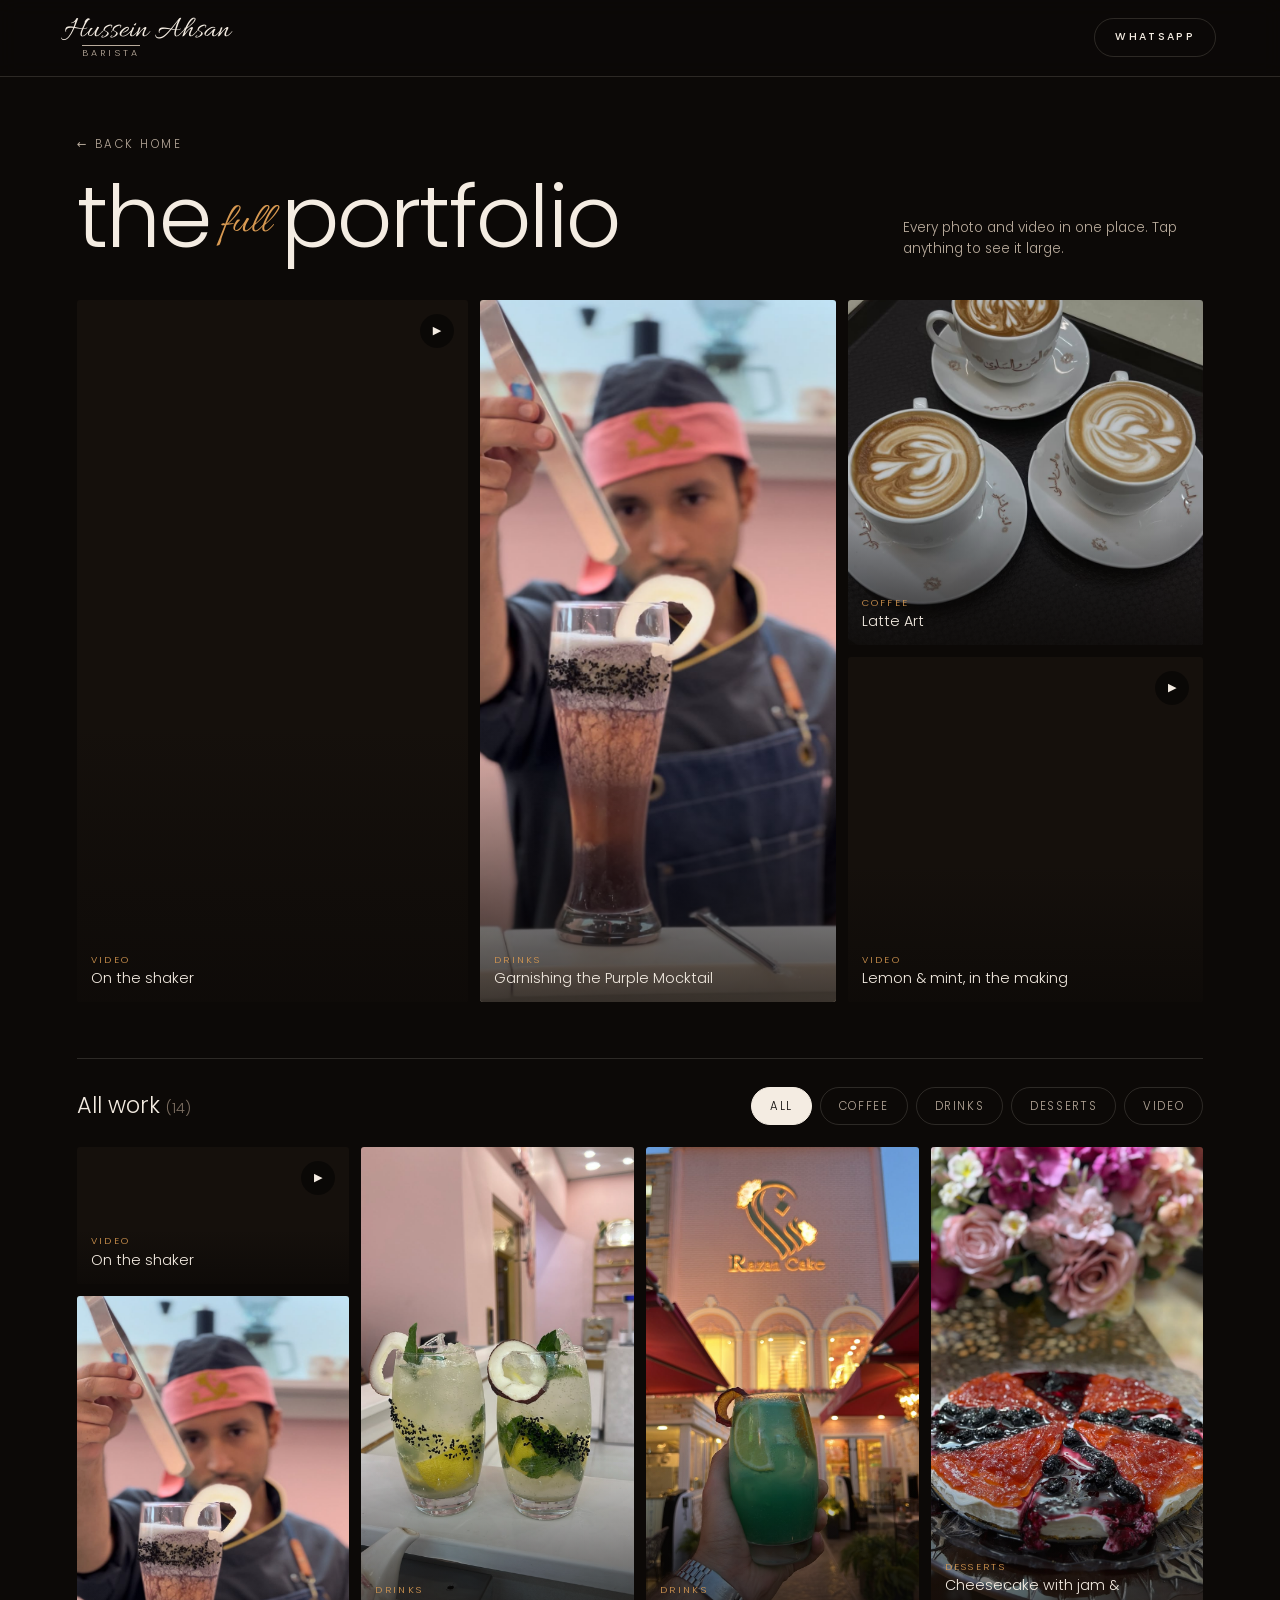
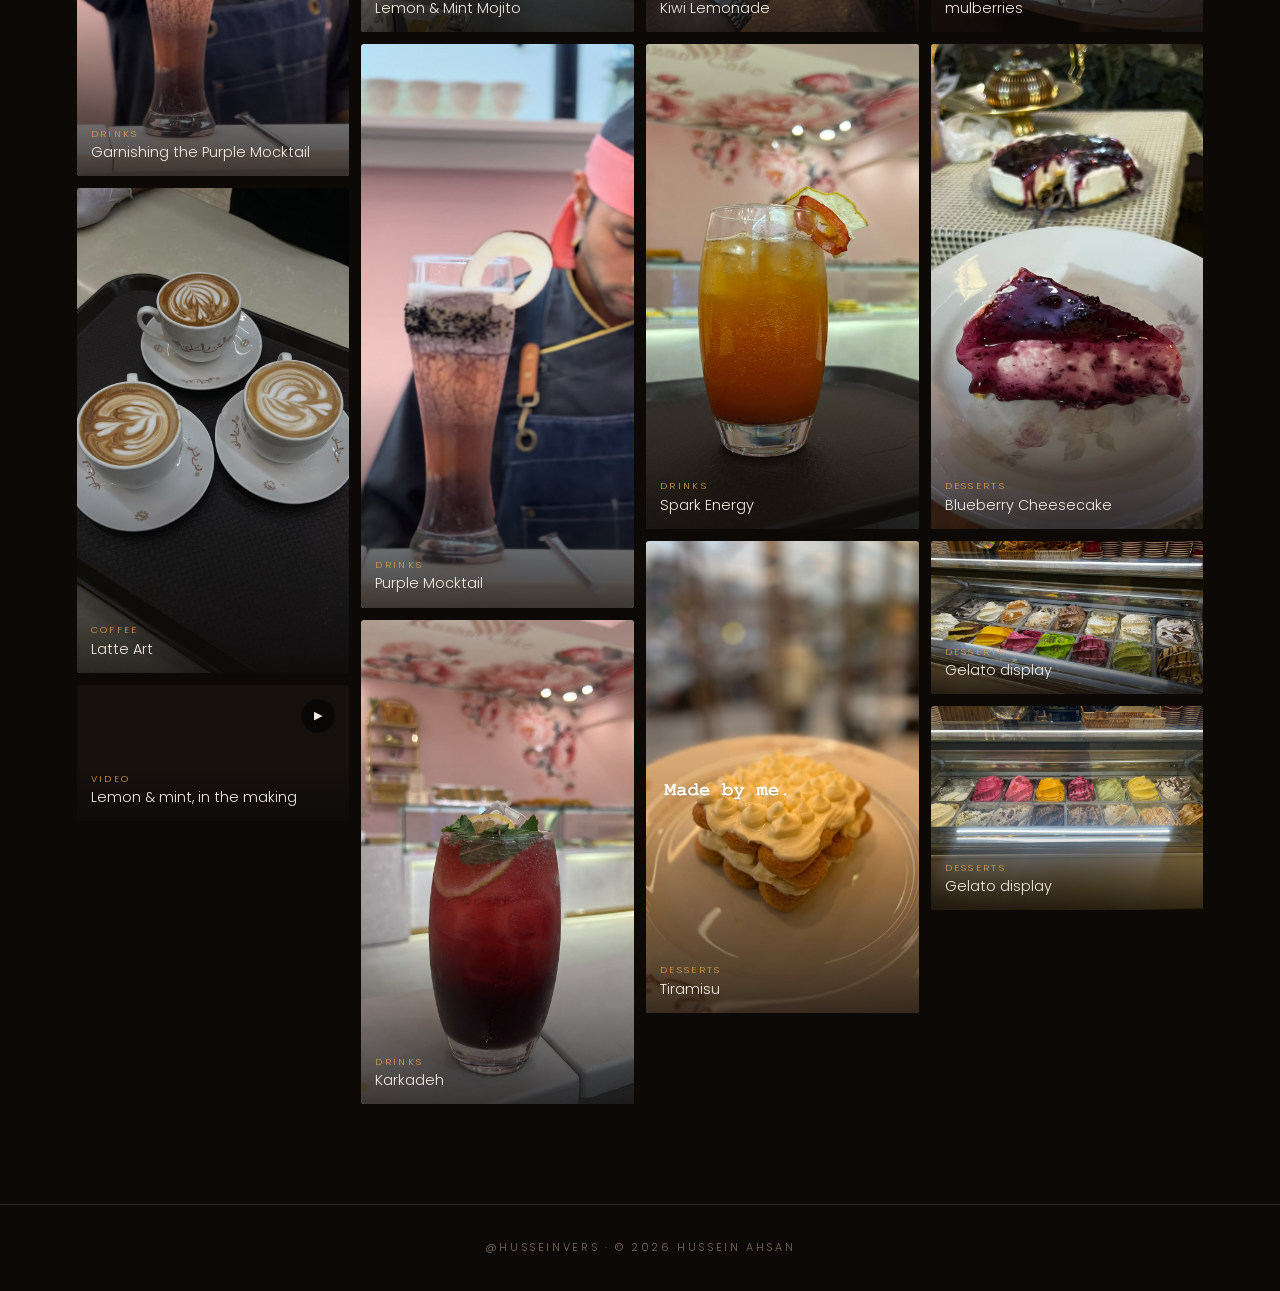
==== portfolio.html @ f82e665f "Hussein Ahsan barista portfolio Co-Authored-By: Claude Opus 5.5 <noreply@anthropic.com>" ====
<!doctype html>
<html lang="en">
<head>
<meta charset="utf-8">
<meta name="viewport" content="width=device-width, initial-scale=1">
<title>Portfolio | Hussein Ahsan</title>
<meta name="description" content="All of Hussein Ahsan's work: coffee, mojitos, mocktails, desserts and video.">
<link rel="preconnect" href="https://fonts.googleapis.com">
<link rel="preconnect" href="https://fonts.gstatic.com" crossorigin>
<link href="https://fonts.googleapis.com/css2?family=Allura&family=Poppins:wght@200;300;400;500&display=swap" rel="stylesheet">
<link rel="stylesheet" href="style.css">
</head>
<body>

<nav id="nav" class="solid">
  <a href="index.html" class="logo"><span class="script">Hussein Ahsan</span><small>barista</small></a>
  <a class="cta nav-cta ghost" href="https://wa.me/9647712819224" target="_blank" rel="noopener">WhatsApp</a>
</nav>

<header class="pf-head">
  <div class="wrap">
    <div>
      <a class="back" href="index.html">← Back home</a>
      <h1 class="title" style="font-size:clamp(2.6rem,7vw,5.4rem);margin-top:18px">the<span class="script">full</span>portfolio</h1>
    </div>
    <p style="color:var(--muted);font-size:.85rem;max-width:300px">Every photo and video in one place. Tap anything to see it large.</p>
  </div>
</header>

<main class="pf">
  <div class="featured" id="featured"></div>

  <div class="bar">
    <h2>All work <span id="count" style="color:var(--dim);font-size:.9rem"></span></h2>
    <div class="chips" id="chips"></div>
  </div>
  <div class="masonry" id="all"></div>
</main>

<footer><a href="https://www.instagram.com/husseinvers/" target="_blank" rel="noopener">@husseinvers</a> · © 2026 Hussein Ahsan</footer>

<div class="lb2" id="lb">
  <div class="stage" id="stage"></div>
  <p class="cap" id="cap"></p>
  <button class="x" aria-label="Close">✕</button>
  <button class="pv" aria-label="Previous">←</button>
  <button class="nx" aria-label="Next">→</button>
</div>

<script>
  // featured: true puts it in the top block (first 4 used)
  const WORK = [
    {src:"reel-2.mp4", t:"On the shaker", c:"Video", video:true, featured:true},
    {src:"hussein-garnish.jpg", t:"Garnishing the Purple Mocktail", c:"Drinks", featured:true},
    {src:"latte-art.jpg", t:"Latte Art", c:"Coffee", featured:true},
    {src:"reel.mp4", t:"Lemon & mint, in the making", c:"Video", video:true, featured:true},
    {src:"coconut-mojito.jpg", t:"Lemon & Mint Mojito", c:"Drinks"},
    {src:"layered-coconut.jpg", t:"Purple Mocktail", c:"Drinks"},
    {src:"hibiscus-lemonade.jpg", t:"Karkadeh", c:"Drinks"},
    {src:"blue-lagoon.jpg", t:"Kiwi Lemonade", c:"Drinks"},
    {src:"apple-iced-tea.jpg", t:"Spark Energy", c:"Drinks"},
    {src:"tiramisu.jpg", t:"Tiramisu", c:"Desserts"},
    {src:"cheesecake-mulberry.jpg", t:"Cheesecake with jam & mulberries", c:"Desserts"},
    {src:"cheesecake-blueberry.jpg", t:"Blueberry Cheesecake", c:"Desserts"},
    {src:"gelato-1.jpg", t:"Gelato display", c:"Desserts"},
    {src:"gelato-2.jpg", t:"Gelato display", c:"Desserts"}
  ];
  const media=(w,big)=>w.video
    ? `<video src="assets/${w.src}" muted loop playsinline autoplay preload="metadata"></video><span class="play">▶</span>`
    : `<img src="assets/${w.src}" alt="${w.t}" loading="${big?'eager':'lazy'}">`;
  const tile=(w,i,big)=>`<button class="tile" data-i="${i}" data-c="${w.c}">${media(w,big)}<span class="lbl"><small>${w.c}</small>${w.t}</span></button>`;

  document.getElementById('featured').innerHTML=WORK.map((w,i)=>w.featured?tile(w,i,true):'').join('');
  const all=document.getElementById('all');
  all.innerHTML=WORK.map((w,i)=>tile(w,i)).join('');

  const cats=["All","Coffee","Drinks","Desserts","Video"], chips=document.getElementById('chips'), count=document.getElementById('count');
  chips.innerHTML=cats.map(c=>`<button class="chip${c==="All"?" on":""}" data-c="${c}">${c}</button>`).join('');
  const filter=c=>{let n=0;all.querySelectorAll('.tile').forEach(t=>{const show=c==="All"||t.dataset.c===c;t.classList.toggle('hide',!show);n+=show});
    count.textContent=`(${n})`;chips.querySelectorAll('.chip').forEach(b=>b.classList.toggle('on',b.dataset.c===c))};
  chips.addEventListener('click',e=>{const b=e.target.closest('.chip');if(b)filter(b.dataset.c)});
  filter("All");

  // lightbox steps through whatever is currently visible in "All work"
  const lb=document.getElementById('lb'), stage=document.getElementById('stage'), cap=document.getElementById('cap');
  let list=[], pos=0;
  const show=()=>{const w=WORK[list[pos]];
    stage.innerHTML=w.video?`<video src="assets/${w.src}" controls autoplay playsinline></video>`:`<img src="assets/${w.src}" alt="${w.t}">`;
    cap.textContent=w.t};
  const open=i=>{list=[...all.querySelectorAll('.tile:not(.hide)')].map(t=>+t.dataset.i);
    if(!list.includes(i))list=WORK.map((_,k)=>k);pos=list.indexOf(i);show();lb.classList.add('open')};
  const close=()=>{lb.classList.remove('open');stage.innerHTML=''};
  const step=d=>{pos=(pos+d+list.length)%list.length;show()};
  document.addEventListener('click',e=>{const t=e.target.closest('.tile');if(t)open(+t.dataset.i)});
  lb.querySelector('.x').onclick=close; lb.querySelector('.pv').onclick=()=>step(-1); lb.querySelector('.nx').onclick=()=>step(1);
  lb.addEventListener('click',e=>{if(e.target===lb||e.target===stage)close()});
  addEventListener('keydown',e=>{if(!lb.classList.contains('open'))return;if(e.key==='Escape')close();if(e.key==='ArrowRight')step(1);if(e.key==='ArrowLeft')step(-1)});
</script>
</body>
</html>
---- style.css ----
:root{
    --bg:#0c0907; --bg-2:#15100c; --wood:#3a2416;
    --cream:#f4ece2; --muted:#b9ab9c; --dim:#7d6f62;
    --amber:#d99a52; --line:rgba(244,236,226,.14);
    --sans:"Poppins",system-ui,sans-serif; --script:"Allura",cursive;
  }
  *{box-sizing:border-box;margin:0;padding:0}
  html{scroll-behavior:smooth}
  body{background:var(--bg);color:var(--cream);font-family:var(--sans);font-weight:300;line-height:1.6;-webkit-font-smoothing:antialiased;overflow-x:hidden}
  img,video{display:block;max-width:100%}
  a{color:inherit;text-decoration:none}

  /* corner dots */
  .dots{position:absolute;inset:clamp(18px,3vw,36px);pointer-events:none;z-index:3}
  .dots i{position:absolute;width:9px;height:9px;border-radius:50%;background:var(--cream)}
  .dots i:nth-child(1){top:0;left:0}.dots i:nth-child(2){top:0;left:50%;translate:-50% 0}.dots i:nth-child(3){top:0;right:0}
  .dots i:nth-child(4){bottom:0;left:0}.dots i:nth-child(5){bottom:0;left:50%;translate:-50% 0}.dots i:nth-child(6){bottom:0;right:0}

  .script{font-family:var(--script);font-weight:400;color:var(--cream);letter-spacing:0}
  .eyebrow{font-size:.72rem;letter-spacing:.32em;text-transform:uppercase;color:var(--amber);font-weight:400}
  .title{font-weight:300;letter-spacing:-.02em;line-height:1;font-size:clamp(2.6rem,8vw,6.2rem)}
  .title .script{font-size:.5em;margin:0 .22em;vertical-align:.35em;color:var(--amber)}
  .pair{display:grid;grid-template-columns:1fr 1fr;gap:clamp(24px,6vw,90px);font-size:.82rem;color:var(--muted);text-align:justify;max-width:640px}

  /* ---------- nav ---------- */
  nav{position:fixed;top:0;left:0;right:0;z-index:20;display:flex;justify-content:space-between;align-items:center;padding:18px clamp(16px,5vw,64px);transition:background .4s}
  nav.solid{background:rgba(12,9,7,.86);backdrop-filter:blur(10px);border-bottom:1px solid var(--line)}
  .logo{display:flex;flex-direction:column;line-height:.9}
  .logo .script{font-size:1.9rem}
  .logo small{font-size:.58rem;letter-spacing:.34em;text-transform:uppercase;color:var(--muted);margin-left:18px;border-top:1px solid var(--muted);padding-top:3px;width:max-content}
  nav ul{display:flex;gap:28px;list-style:none;font-size:.74rem;letter-spacing:.2em;text-transform:uppercase;color:var(--muted)}
  nav ul a:hover{color:var(--cream)}

  /* ---------- hero ---------- */
  .hero{position:relative;min-height:100svh;display:grid;align-items:center;overflow:hidden;isolation:isolate}
  .hero-img{position:absolute;inset:0;z-index:-2;background:url(assets/hussein-garnish.jpg) center 30%/cover;filter:saturate(.85) brightness(.55) sepia(.25);transform:scale(1.06);animation:drift 18s ease-in-out infinite alternate}
  .hero::after{content:"";position:absolute;inset:0;z-index:-1;background:radial-gradient(120% 80% at 50% 45%,transparent 30%,rgba(12,9,7,.85) 80%),linear-gradient(to bottom,rgba(12,9,7,.55),transparent 30%,transparent 60%,var(--bg))}
  @keyframes drift{to{transform:scale(1.12) translateY(-1.5%)}}
  .hero-inner{text-align:center;padding:120px 20px 90px;display:grid;justify-items:center;gap:28px}
  .hero .title{font-size:clamp(3rem,11vw,8.4rem)}
  .hero .pair{margin-top:clamp(40px,14vh,140px);color:var(--cream);opacity:.85;text-align:justify}
  .scroll{position:absolute;bottom:clamp(54px,8vh,80px);left:50%;translate:-50% 0;font-size:.62rem;letter-spacing:.4em;text-transform:uppercase;color:var(--muted)}

  /* ---------- sections ---------- */
  section{position:relative;padding:clamp(80px,12vw,150px) clamp(16px,6vw,80px)}
  .wrap{max-width:1200px;margin:0 auto}
  .head{display:grid;gap:18px;margin-bottom:clamp(40px,6vw,72px)}
  .head.center{text-align:center;justify-items:center}

  /* about */
  .about{background:linear-gradient(var(--bg),var(--bg-2))}
  .about .wrap{display:grid;grid-template-columns:1.05fr 1fr;gap:clamp(32px,7vw,100px);align-items:center}
  .about figure{position:relative;aspect-ratio:4/5;overflow:hidden;border-radius:2px}
  .about figure img{width:100%;height:100%;object-fit:cover;filter:sepia(.15) saturate(.9)}
  .about figure figcaption{position:absolute;bottom:18px;left:20px;font-family:var(--script);font-size:2rem}
  .about p.lead{font-size:clamp(1.15rem,2vw,1.45rem);line-height:1.55;color:var(--cream);margin:22px 0 28px}
  .stats{display:flex;gap:clamp(24px,5vw,56px);border-top:1px solid var(--line);padding-top:26px;margin-top:34px}
  .stats b{display:block;font-weight:200;font-size:2.4rem;line-height:1}
  .stats span{font-size:.7rem;letter-spacing:.22em;text-transform:uppercase;color:var(--dim)}

  /* coffee feature */
  .coffee{min-height:90vh;display:grid;align-items:end;isolation:isolate;overflow:hidden}
  .coffee .bg{position:absolute;inset:0;z-index:-2;background:url(assets/latte-art.jpg) center 35%/cover;filter:brightness(.6) sepia(.35) saturate(.9)}
  .coffee::after{content:"";position:absolute;inset:0;z-index:-1;background:linear-gradient(to top,var(--bg) 4%,rgba(12,9,7,.35) 55%,rgba(12,9,7,.7))}
  .coffee .wrap{width:100%;display:flex;justify-content:space-between;align-items:end;gap:40px;flex-wrap:wrap}

  /* drinks grid */
  .grid{display:grid;grid-template-columns:repeat(12,1fr);gap:clamp(10px,1.4vw,18px)}
  .card{position:relative;overflow:hidden;border-radius:2px;background:var(--bg-2);cursor:zoom-in}
  .card img{width:100%;height:100%;object-fit:cover;transition:transform 1.2s cubic-bezier(.2,.7,.2,1),filter .6s;filter:sepia(.12) saturate(.92) brightness(.92)}
  .card:hover img{transform:scale(1.05);filter:none}
  .card::after{content:"";position:absolute;inset:0;background:linear-gradient(to top,rgba(12,9,7,.85),transparent 45%)}
  .card .cap{position:absolute;left:18px;right:18px;bottom:16px;z-index:1;display:flex;justify-content:space-between;align-items:end;gap:10px}
  .card .cap h3{font-weight:300;font-size:1.05rem;letter-spacing:.01em}
  .card .cap span{font-size:.62rem;letter-spacing:.24em;text-transform:uppercase;color:var(--amber);white-space:nowrap}
  .s4{grid-column:span 4}.s5{grid-column:span 5}.s7{grid-column:span 7}.s6{grid-column:span 6}.s3{grid-column:span 3}
  .tall{aspect-ratio:3/5}.port{aspect-ratio:3/4}.wide{aspect-ratio:16/10}

  /* reel */
  .reel{background:var(--bg-2);overflow:hidden}
  .reel .wrap{display:grid;grid-template-columns:1fr auto;gap:clamp(40px,8vw,120px);align-items:center}
  .phone{width:min(330px,78vw);aspect-ratio:9/16;border-radius:28px;overflow:hidden;border:1px solid var(--line);box-shadow:0 40px 90px -30px rgba(217,154,82,.35);background:#000;position:relative}
  .phone video{width:100%;height:100%;object-fit:cover}
  .phone button{position:absolute;bottom:14px;right:14px;width:38px;height:38px;border-radius:50%;border:1px solid rgba(255,255,255,.4);background:rgba(0,0,0,.45);color:#fff;cursor:pointer;font-size:.9rem;backdrop-filter:blur(6px)}

  /* sweets */
  .sweets .grid .card .cap span{color:var(--cream);opacity:.7}

  /* places */
  .places .list{border-top:1px solid var(--line)}
  .places .row{display:grid;grid-template-columns:110px 1fr auto;gap:24px;align-items:baseline;padding:28px 0;border-bottom:1px solid var(--line)}
  .places .row em{font-style:normal;font-size:.7rem;letter-spacing:.24em;color:var(--dim);text-transform:uppercase}
  .places .row h3{font-weight:300;font-size:clamp(1.3rem,3vw,2.1rem);letter-spacing:-.01em}
  .places .row h3 .ar{font-size:.7em;color:var(--muted);margin-inline-start:12px}
  .places .row p{font-size:.8rem;color:var(--muted);text-align:end}

  /* contact */
  .contact{min-height:80vh;display:grid;place-items:center;text-align:center;overflow:hidden;isolation:isolate}
  .contact .bg{position:absolute;inset:0;z-index:-2;background:url(assets/blue-lagoon.jpg) center 40%/cover;filter:brightness(.32) sepia(.5) saturate(.7)}
  .contact::after{content:"";position:absolute;inset:0;z-index:-1;background:radial-gradient(70% 60% at 50% 50%,transparent,var(--bg) 92%)}
  .contact .wrap{display:grid;justify-items:center;gap:30px}
  .btns{display:flex;gap:14px;flex-wrap:wrap;justify-content:center}
  .btn{padding:14px 30px;border:1px solid var(--cream);border-radius:999px;font-size:.74rem;letter-spacing:.24em;text-transform:uppercase;transition:.3s}
  .btn:hover,.btn.fill{background:var(--cream);color:var(--bg)}
  .btn.fill:hover{background:transparent;color:var(--cream)}
  footer{text-align:center;padding:34px 16px;font-size:.68rem;letter-spacing:.24em;text-transform:uppercase;color:var(--dim);border-top:1px solid var(--line)}

  /* lightbox */
  .lb{position:fixed;inset:0;z-index:50;background:rgba(8,6,5,.94);display:none;place-items:center;padding:24px;cursor:zoom-out}
  .lb.open{display:grid}
  .lb img{max-height:88vh;width:auto;border-radius:2px}
  .lb p{position:absolute;bottom:22px;left:0;right:0;text-align:center;font-family:var(--script);font-size:1.9rem}

  /* reveal */
  .rv{opacity:0;transform:translateY(28px);transition:opacity 1s ease,transform 1.1s cubic-bezier(.2,.7,.2,1)}
  .rv.in{opacity:1;transform:none}
  @media (prefers-reduced-motion:reduce){.rv{opacity:1;transform:none}.hero-img{animation:none}}

  @media (max-width:860px){
    nav ul{display:none}
    .about .wrap,.reel .wrap{grid-template-columns:1fr}
    .reel .phone{justify-self:center}
    .s4,.s5,.s7,.s6{grid-column:span 6}.s3{grid-column:span 6}
    .tall{aspect-ratio:3/4.4}
    .places .row{grid-template-columns:1fr;gap:6px}
    .places .row p{text-align:start}
  }
  @media (max-width:520px){
    .s4,.s5,.s7,.s6,.s3{grid-column:span 12}
    .pair{grid-template-columns:1fr;gap:14px;text-align:left}
    .hero .pair{text-align:center}
    .dots i{width:7px;height:7px}
  }

  /* ---------- additions ---------- */
  .cta{display:inline-flex;align-items:center;gap:12px;padding:16px 34px;border-radius:999px;background:var(--amber);color:#1a110a;font-weight:500;font-size:.78rem;letter-spacing:.22em;text-transform:uppercase;transition:transform .3s,background .3s;box-shadow:0 18px 40px -16px rgba(217,154,82,.7)}
  .cta:hover{transform:translateY(-2px);background:#e8ad69}
  .cta svg{width:16px;height:16px}
  .cta.ghost{background:transparent;color:var(--cream);border:1px solid var(--line);box-shadow:none}
  nav .nav-cta{padding:10px 20px;font-size:.66rem;box-shadow:none}
  .center-cta{display:flex;justify-content:center;margin-top:clamp(36px,5vw,56px)}
  .hero .cta{margin-top:8px}

  /* menu */
  .menu{background:var(--bg-2)}
  .chips{display:flex;gap:8px;flex-wrap:wrap;margin-bottom:34px}
  .chip{padding:9px 18px;border-radius:999px;border:1px solid var(--line);background:none;color:var(--muted);font:inherit;font-size:.72rem;letter-spacing:.14em;text-transform:uppercase;cursor:pointer;transition:.25s}
  .chip:hover{color:var(--cream)}
  .chip.on{background:var(--cream);color:var(--bg);border-color:var(--cream)}
  .items{display:grid;grid-template-columns:1fr 1fr;column-gap:clamp(30px,6vw,90px);border-top:1px solid var(--line)}
  .items li{list-style:none;display:flex;justify-content:space-between;align-items:baseline;gap:16px;padding:16px 0;border-bottom:1px solid var(--line)}
  .items li b{font-weight:300;font-size:1.05rem}
  .items li span{font-size:.95rem;color:var(--muted);direction:rtl}
  .menu .note{margin-top:22px;font-size:.72rem;color:var(--dim);letter-spacing:.06em}

  /* contact details */
  .handle{font-size:.85rem;color:var(--muted);letter-spacing:.06em}
  .handle a{color:var(--cream);border-bottom:1px solid var(--line)}

  /* ---------- portfolio page ---------- */
  .pf-head{padding:130px clamp(16px,6vw,80px) 40px}
  .pf-head .wrap{display:flex;justify-content:space-between;align-items:end;gap:24px;flex-wrap:wrap}
  .back{font-size:.72rem;letter-spacing:.22em;text-transform:uppercase;color:var(--muted)}
  .back:hover{color:var(--cream)}
  .pf{padding:0 clamp(16px,6vw,80px) 100px}
  .featured{display:grid;grid-template-columns:1.1fr 1fr 1fr;grid-template-rows:1fr 1fr;gap:12px;height:min(78vh,760px);margin-bottom:56px}
  .featured .tile:first-child{grid-row:span 2}
  .featured .tile:nth-child(2){grid-row:span 2}
  .tile{position:relative;overflow:hidden;border-radius:3px;background:var(--bg-2);cursor:zoom-in;border:0;padding:0;color:inherit;font:inherit;text-align:start}
  .tile img,.tile video{width:100%;height:100%;object-fit:cover;transition:transform 1s cubic-bezier(.2,.7,.2,1)}
  .tile:hover img,.tile:hover video{transform:scale(1.04)}
  .tile::after{content:"";position:absolute;inset:0;background:linear-gradient(to top,rgba(12,9,7,.75),transparent 40%);pointer-events:none}
  .tile .lbl{position:absolute;left:14px;right:14px;bottom:12px;z-index:1;font-size:.9rem;font-weight:300}
  .tile .lbl small{display:block;font-size:.6rem;letter-spacing:.24em;text-transform:uppercase;color:var(--amber)}
  .tile .play{position:absolute;top:14px;right:14px;z-index:1;width:34px;height:34px;border-radius:50%;background:rgba(0,0,0,.5);display:grid;place-items:center;font-size:.7rem}
  .bar{display:flex;justify-content:space-between;align-items:center;gap:16px;flex-wrap:wrap;margin-bottom:22px;border-top:1px solid var(--line);padding-top:28px}
  .bar h2{font-weight:300;font-size:1.4rem}
  .bar .chips{margin:0}
  .masonry{columns:4 240px;column-gap:12px}
  .masonry .tile{display:block;width:100%;margin-bottom:12px;break-inside:avoid}
  .masonry .tile img,.masonry .tile video{height:auto}
  .masonry .tile.hide{display:none}
  .lb2{position:fixed;inset:0;z-index:60;background:rgba(8,6,5,.96);display:none;align-items:center;justify-content:center}
  .lb2.open{display:flex}
  .lb2 .stage img,.lb2 .stage video{max-height:84vh;max-width:88vw;border-radius:3px}
  .lb2 .cap{position:absolute;bottom:20px;left:0;right:0;text-align:center;font-family:var(--script);font-size:1.8rem}
  .lb2 button{position:absolute;background:none;border:1px solid var(--line);color:var(--cream);width:46px;height:46px;border-radius:50%;cursor:pointer;font-size:1.1rem}
  .lb2 .x{top:20px;right:20px}.lb2 .pv{left:20px;top:50%;translate:0 -50%}.lb2 .nx{right:20px;top:50%;translate:0 -50%}
  @media (max-width:860px){
    .featured{grid-template-columns:1fr 1fr;grid-template-rows:auto;height:auto}
    .featured .tile{aspect-ratio:3/4}
    .featured .tile:first-child,.featured .tile:nth-child(2){grid-row:auto}
    .items{grid-template-columns:1fr}
    nav .nav-cta{display:inline-flex}
  }
  @media (max-width:520px){
    .lb2 .pv,.lb2 .nx{top:auto;bottom:70px;translate:none}
    .masonry{columns:2;column-gap:8px}.masonry .tile{margin-bottom:8px}
  }
  .hero .dots{top:clamp(84px,11vh,104px)}
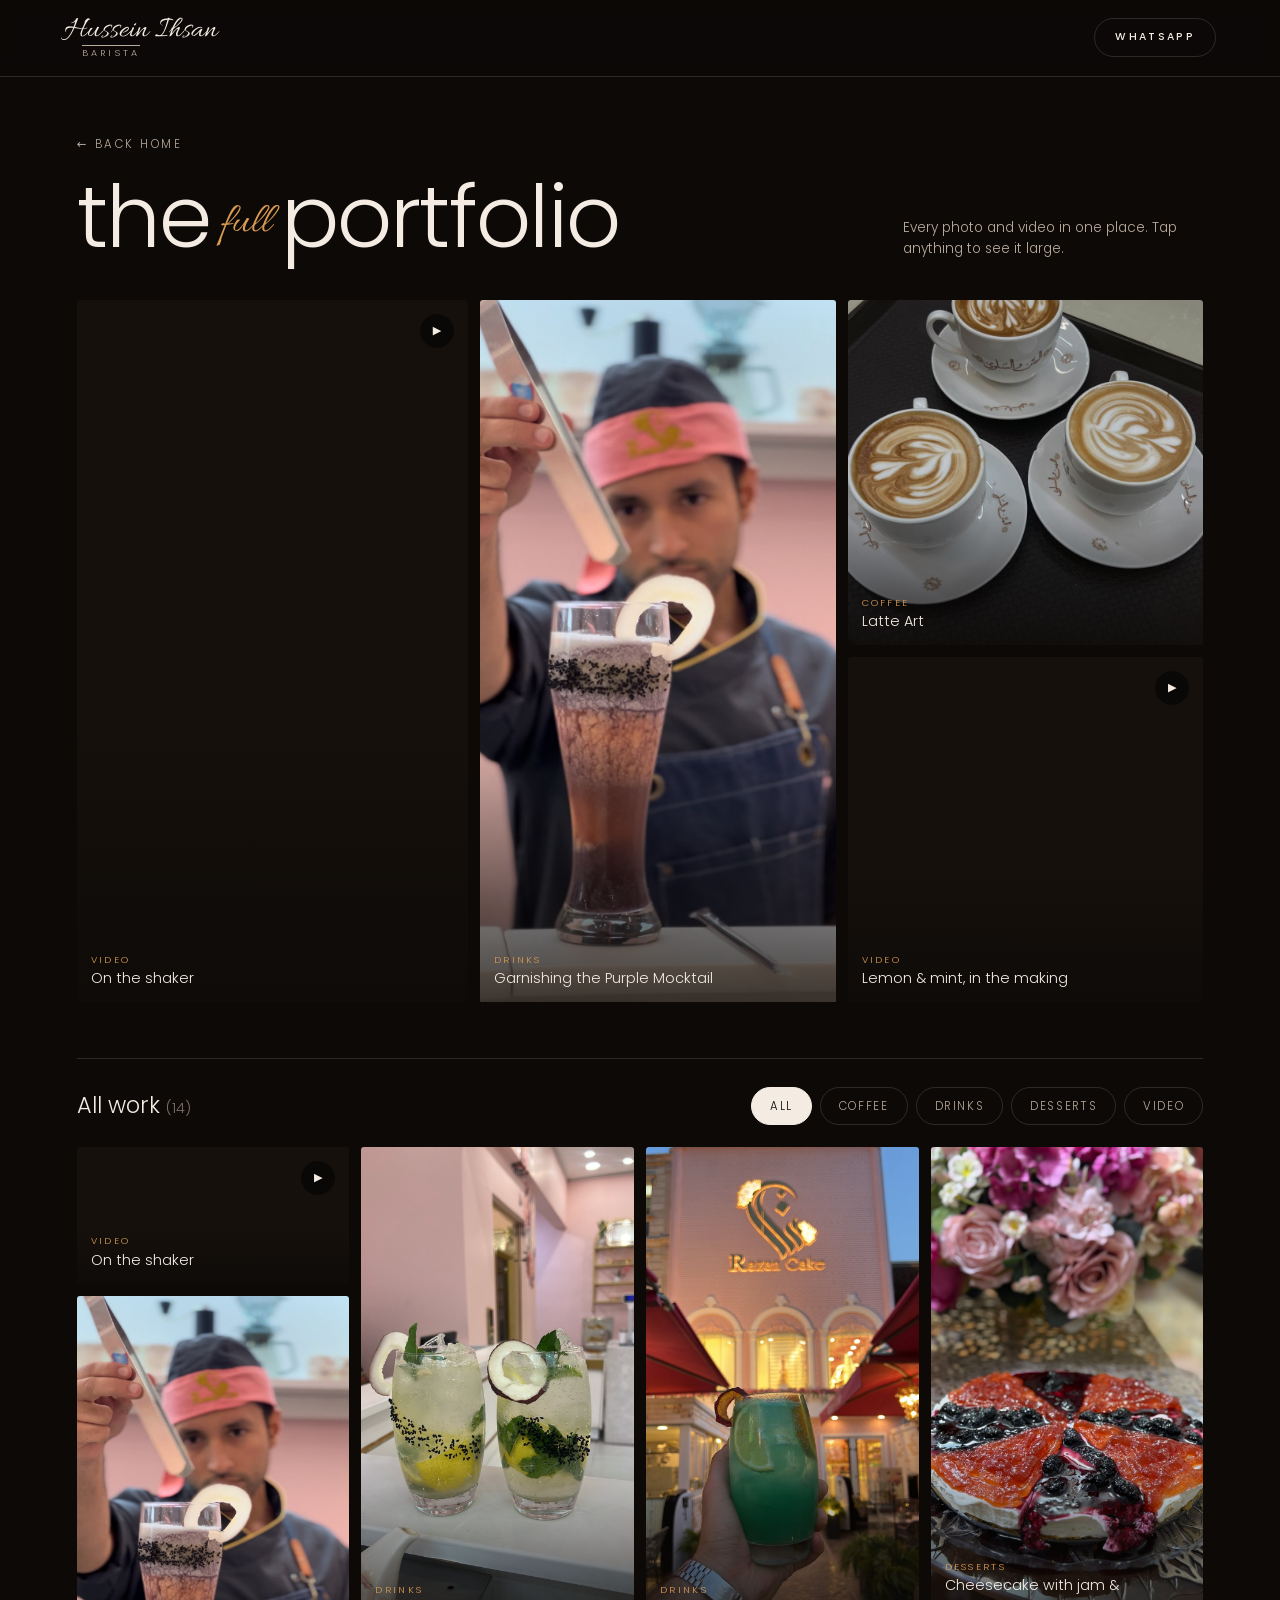
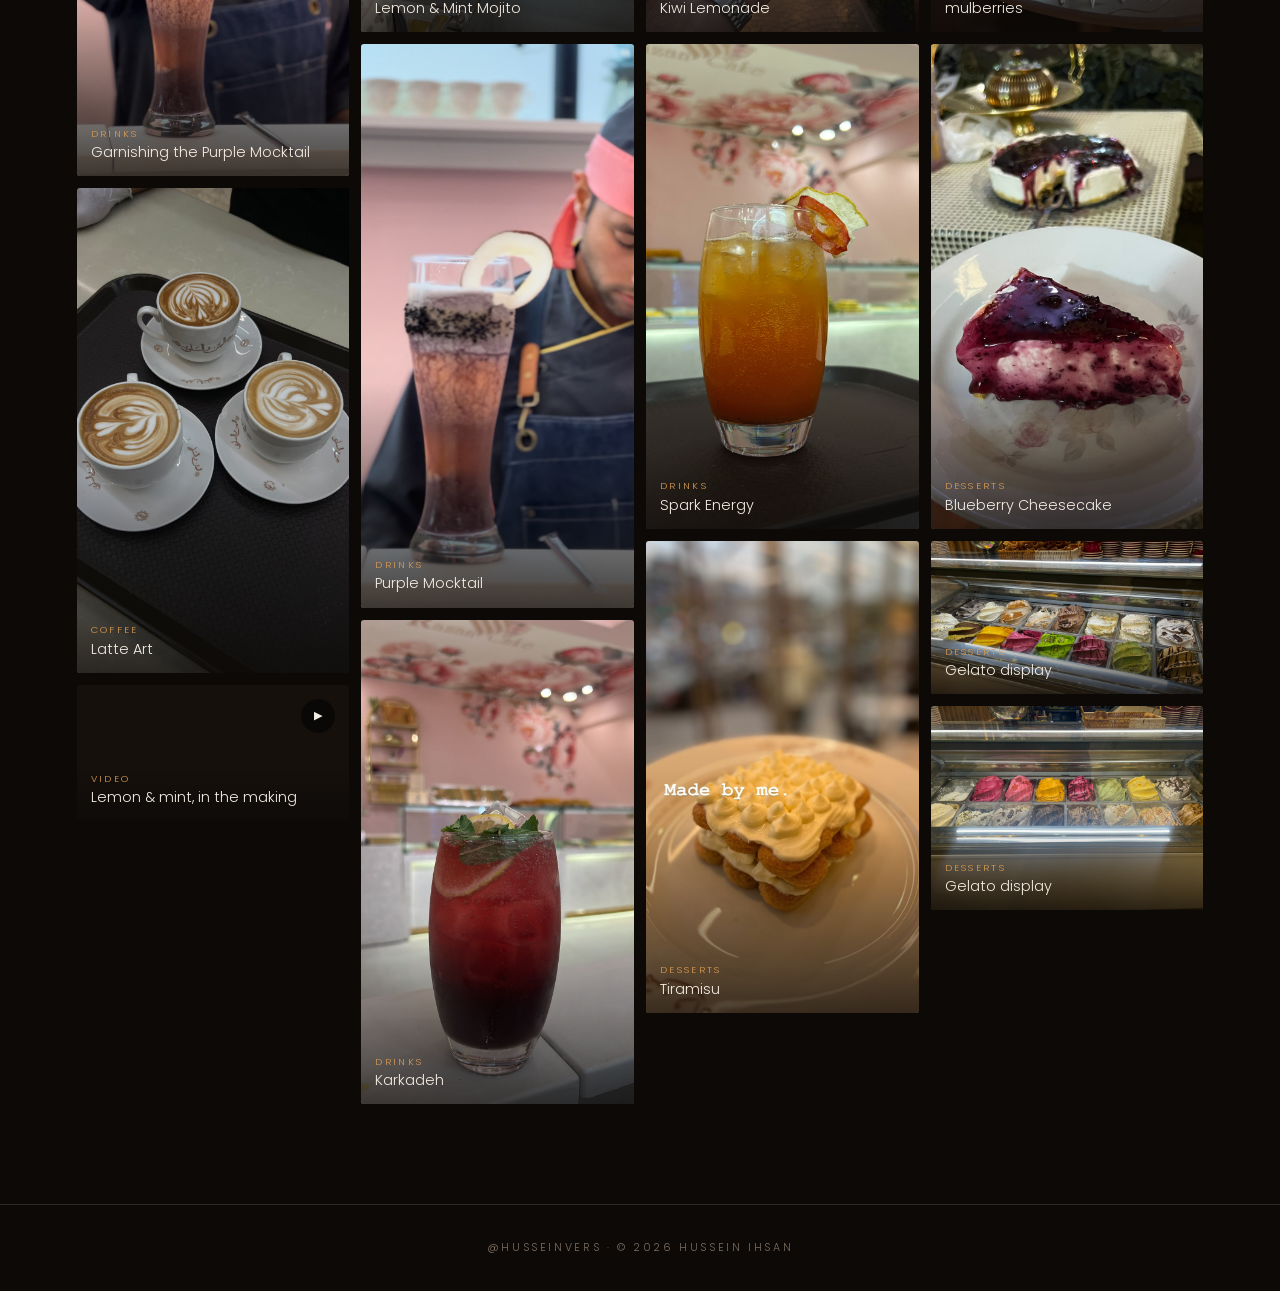
==== commit 71d4fbe3: "Fix name spelling: Hussein Ihsan Co-Authored-By: Claude Opus 5.5 <noreply@anthropic.com>" ====
--- a/portfolio.html
+++ b/portfolio.html
@@ -3,8 +3,8 @@
 <head>
 <meta charset="utf-8">
 <meta name="viewport" content="width=device-width, initial-scale=1">
-<title>Portfolio | Hussein Ahsan</title>
-<meta name="description" content="All of Hussein Ahsan's work: coffee, mojitos, mocktails, desserts and video.">
+<title>Portfolio | Hussein Ihsan</title>
+<meta name="description" content="All of Hussein Ihsan's work: coffee, mojitos, mocktails, desserts and video.">
 <link rel="preconnect" href="https://fonts.googleapis.com">
 <link rel="preconnect" href="https://fonts.gstatic.com" crossorigin>
 <link href="https://fonts.googleapis.com/css2?family=Allura&family=Poppins:wght@200;300;400;500&display=swap" rel="stylesheet">
@@ -13,7 +13,7 @@
 <body>
 
 <nav id="nav" class="solid">
-  <a href="index.html" class="logo"><span class="script">Hussein Ahsan</span><small>barista</small></a>
+  <a href="index.html" class="logo"><span class="script">Hussein Ihsan</span><small>barista</small></a>
   <a class="cta nav-cta ghost" href="https://wa.me/9647712819224" target="_blank" rel="noopener">WhatsApp</a>
 </nav>
 
@@ -37,7 +37,7 @@
   <div class="masonry" id="all"></div>
 </main>
 
-<footer><a href="https://www.instagram.com/husseinvers/" target="_blank" rel="noopener">@husseinvers</a> · © 2026 Hussein Ahsan</footer>
+<footer><a href="https://www.instagram.com/husseinvers/" target="_blank" rel="noopener">@husseinvers</a> · © 2026 Hussein Ihsan</footer>
 
 <div class="lb2" id="lb">
   <div class="stage" id="stage"></div>
